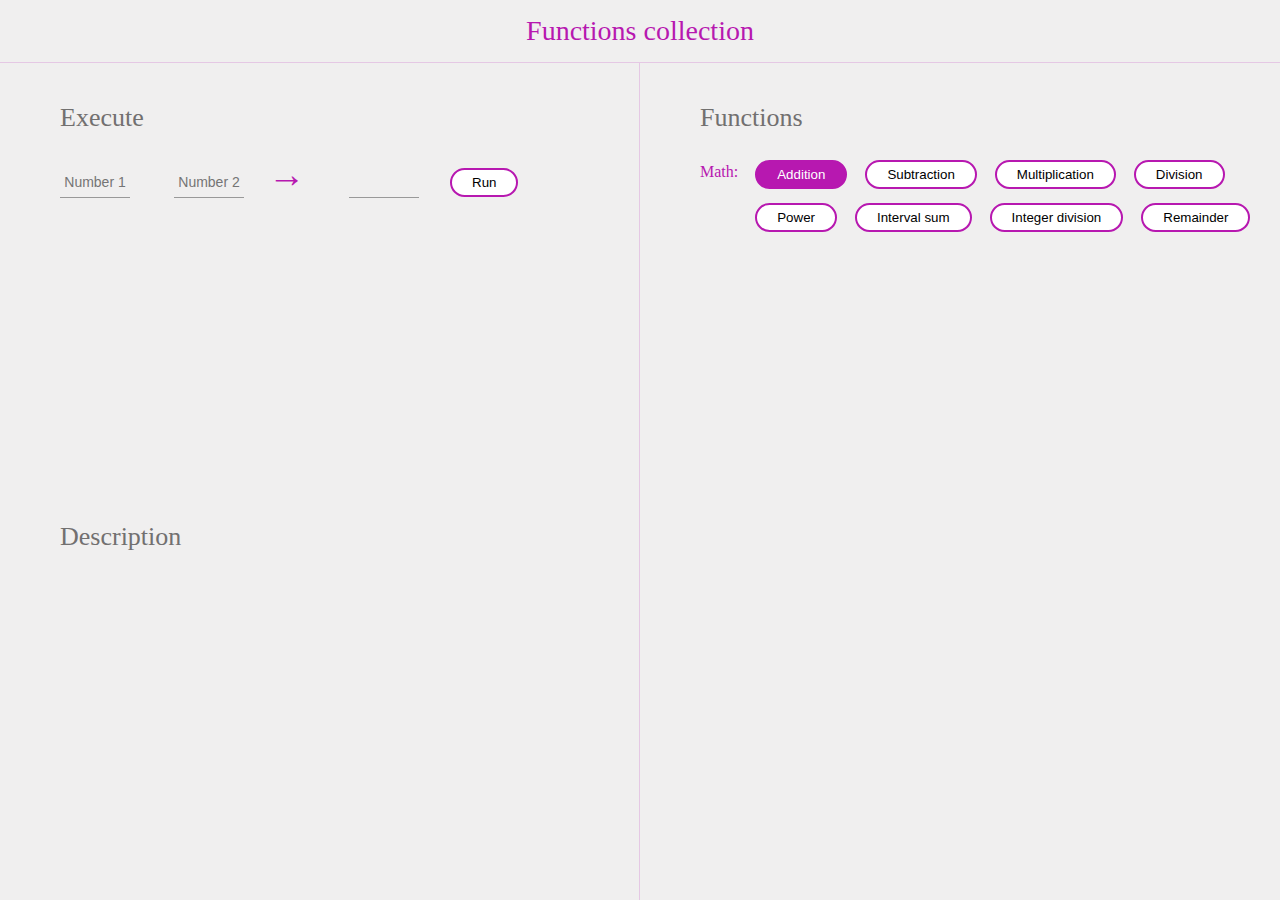
==== index.html @ d34cbe8f "Project init" ====
<!DOCTYPE html>
<html lang="en">
<head>
  <meta charset="UTF-8">
  <meta http-equiv="X-UA-Compatible" content="IE=edge">
  <meta name="viewport" content="width=device-width, initial-scale=1.0">
  <script defer src="index.js"></script>
  <link rel="stylesheet" href="style.css">
  <title>Document</title>
</head>
<body>
  <div class="wrapper">
    <header><h1>Functions collection</h1></header>
    <div class="execute-cont">
      <h2>Execute</h2>
      <input type="text" id="num1"  placeholder="Number 1">
      <input type="text" id="num2" placeholder="Number 2">
      <span class="arrow"> &#8594;</span>
      <input type="text" id="output" readonly>
      <!-- <div id="output">Result</div> -->
      <button class="run btn" id="runButton">Run</button>
    </div>
    <div class="functions-cont">
      <h2>Functions</h2>
      <div class="category-cont math">
        <h3>Math:</h3>
        <div class="btn-cont">
          <button class="function-btn btn selected" id="add">Addition</button>
          <button class="function-btn btn" id="sub">Subtraction</button>
          <button class="function-btn btn" id="mult">Multiplication</button>
          <button class="function-btn btn" id="divis">Division</button>
          <button class="function-btn btn" id="power">Power</button>  
          <button class="function-btn btn" id="addInterval">Interval sum</button>
          <button class="function-btn btn" id="addInterval">Integer division</button>  
          <button class="function-btn btn" id="addInterval">Remainder</button>  
        </div>

      </div>
    </div>
    <div class="description-cont">
      <h2>Description</h2></div>
  </div>
</body>
</html>
---- style.css ----
:root {
  --black: #000;
  --white: #fff;
  --dark-purple: #b718b0;
  --pale-purple: #b718af2e;
  --grey: #999;
  --green: #109ba4;
  --pale-grey: #f0efef;
}

* {
  margin: 0;
  padding: 0;
}

header {
  grid-area: header;
  color: var(--dark-purple);
  text-align: center;
  border-bottom: 1px solid var(--pale-purple);
  padding: 15px;
}
h1{
  font-size: 28px;
}
h2{
  font-size: 26px;
  margin-top: 20px;
  padding: 20px;
  color: #727070;
  
}
h1,h2,h3{
  font-weight: normal;
}
.execute-cont {
  margin-left: 40px;
  grid-area: execute-cont;
  border-right: 1px solid var(--pale-purple);

}
.functions-cont {
  grid-area: function-cont;
  margin-left: 40px;
}
.category-cont {
  margin-left: 20px;
  display: flex;
}
.math h3 {
  padding-top: 10px;
  font-size: 1em;
  display: inline;
  margin-right: 10px;
  color: var(--dark-purple);
}
.description-cont {
  margin-left: 40px;
  grid-area: description-cont;
  border-right: 1px solid var(--pale-purple);
}

.wrapper {
  display: grid;
  width: 100%;
  height: 100vh;
  background-color: var(--pale-grey);

  grid-template-rows: auto 1fr 1fr;
  grid-template-columns: 50%;
  grid-template-areas:
    "header header"
    "execute-cont function-cont"
    "description-cont function-cont"
}
.arrow {
  color: var(--dark-purple);
  font-size: 37px;
  margin-right: 20px;
}
input {
  padding: 7px 0;
  outline:none;
  margin: 5px;
  text-align: center;
  font-size: 14px;
  margin-left: 20px;
  background-color: transparent;
  width: 70px;
  margin-right: 20px;
  border: 0;
  border-bottom: 1px solid var(--grey);
}
.btn {
  border-radius: 50px;
  background-color: #fff;
  padding: 5px 20px;
  border: 2px solid var(--dark-purple);
  margin: 7px;
  cursor: pointer;
}
input:active {
  outline:none;
}
.selected {
  background-color: var(--dark-purple);
  color: white;
}
.unselected{
  background-color: white;
  color: #000;
}
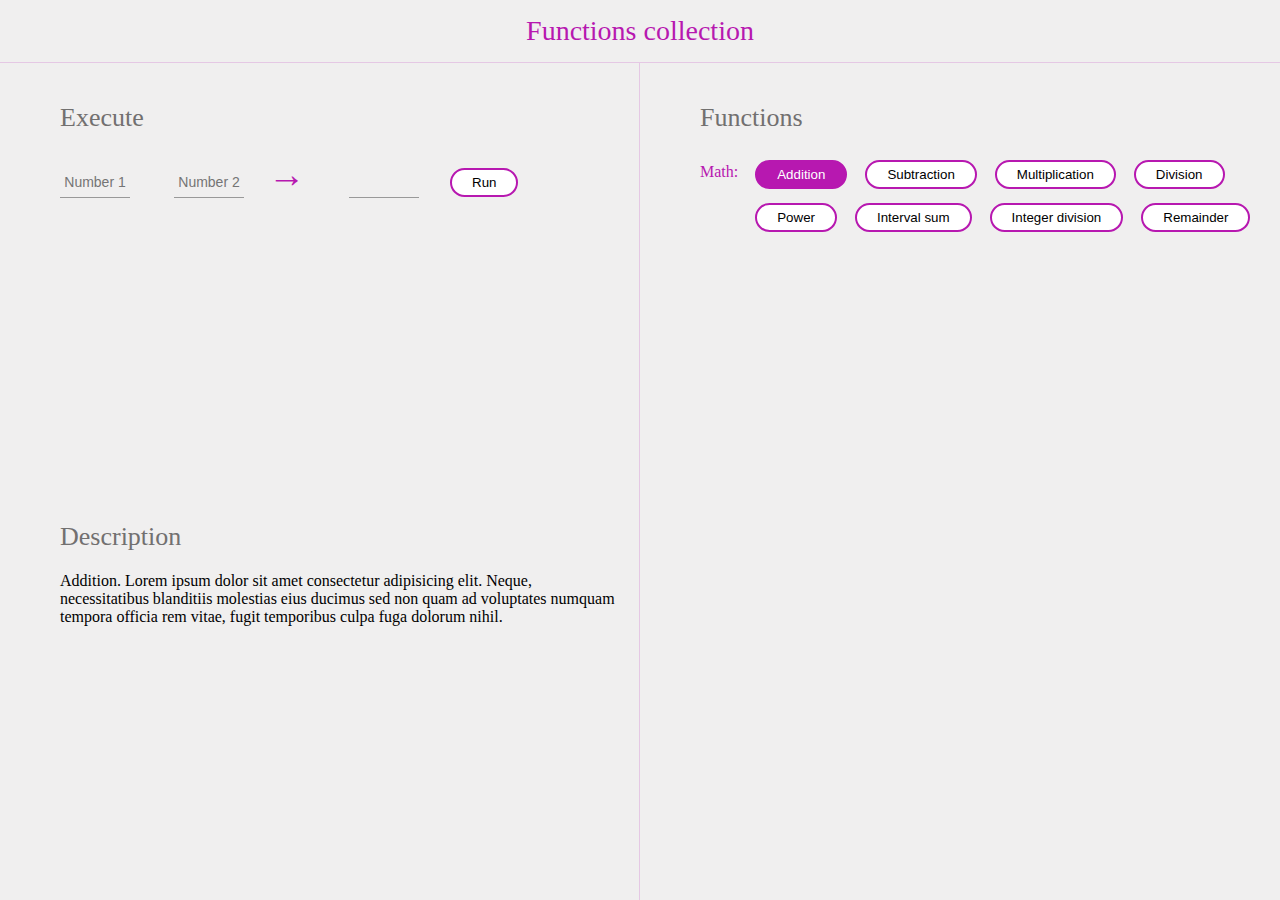
==== commit bab077bc: "Added description" ====
--- a/index.html
+++ b/index.html
@@ -38,7 +38,9 @@
       </div>
     </div>
     <div class="description-cont">
-      <h2>Description</h2></div>
+      <h2>Description</h2>
+      <p id="description">Addition. Lorem ipsum dolor sit amet consectetur adipisicing elit. Neque, necessitatibus blanditiis molestias eius ducimus sed non quam ad voluptates numquam tempora officia rem vitae, fugit temporibus culpa fuga dolorum nihil.</p>
+    </div>
   </div>
 </body>
 </html>--- a/style.css
+++ b/style.css
@@ -109,4 +109,8 @@
 .unselected{
   background-color: white;
   color: #000;
+}
+#description {
+  margin-left: 20px;
+  padding-right: 20px;
 }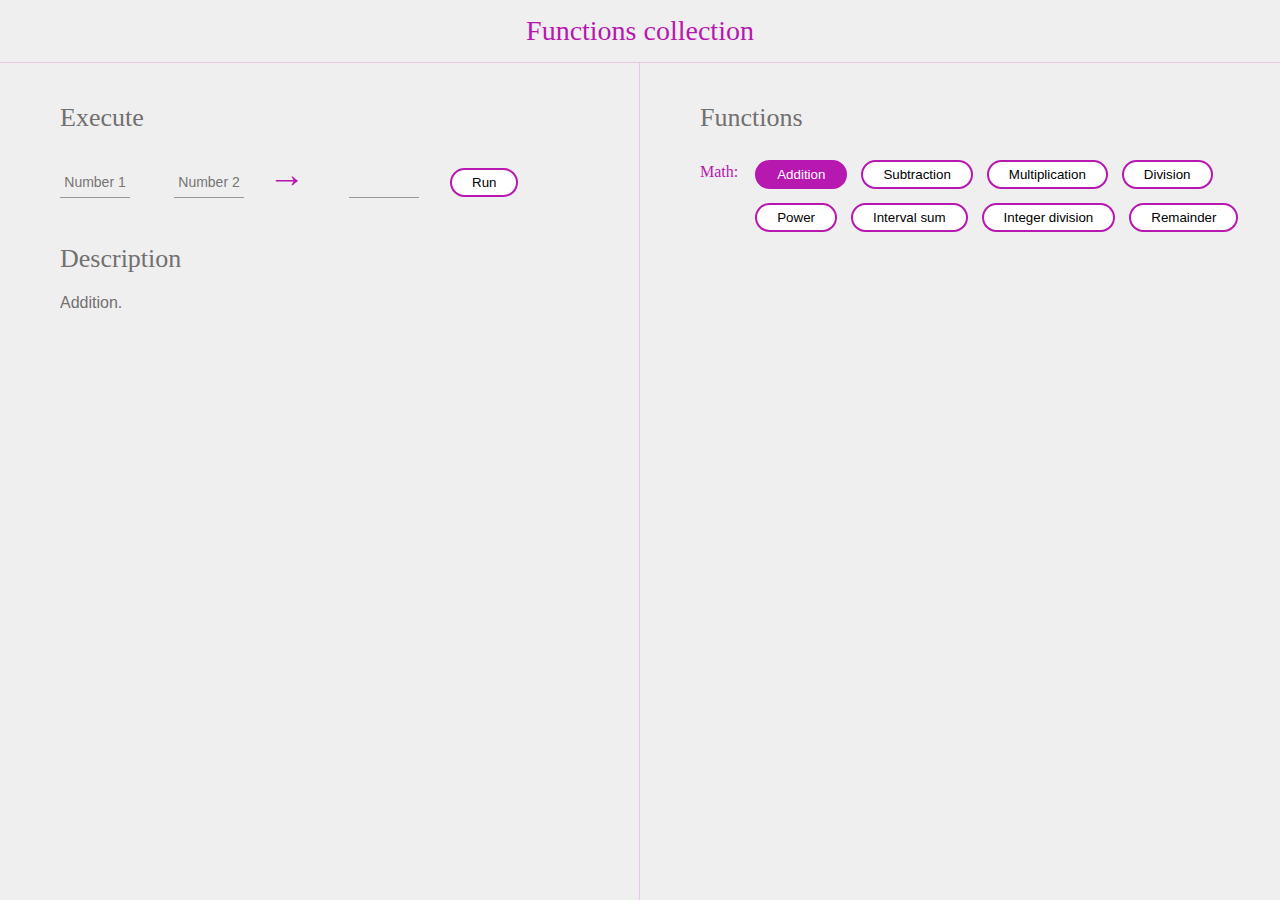
==== commit f26e22c3: "Refactoring" ====
--- a/index.html
+++ b/index.html
@@ -4,7 +4,7 @@
   <meta charset="UTF-8">
   <meta http-equiv="X-UA-Compatible" content="IE=edge">
   <meta name="viewport" content="width=device-width, initial-scale=1.0">
-  <script defer src="index.js"></script>
+  <script defer type="module" src="scripts/index.js"></script>
   <link rel="stylesheet" href="style.css">
   <title>Document</title>
 </head>
@@ -17,29 +17,18 @@
       <input type="text" id="num2" placeholder="Number 2">
       <span class="arrow"> &#8594;</span>
       <input type="text" id="output" readonly>
-      <!-- <div id="output">Result</div> -->
       <button class="run btn" id="runButton">Run</button>
     </div>
     <div class="functions-cont">
       <h2>Functions</h2>
       <div class="category-cont math">
         <h3>Math:</h3>
-        <div class="btn-cont">
-          <button class="function-btn btn selected" id="add">Addition</button>
-          <button class="function-btn btn" id="sub">Subtraction</button>
-          <button class="function-btn btn" id="mult">Multiplication</button>
-          <button class="function-btn btn" id="divis">Division</button>
-          <button class="function-btn btn" id="power">Power</button>  
-          <button class="function-btn btn" id="addInterval">Interval sum</button>
-          <button class="function-btn btn" id="addInterval">Integer division</button>  
-          <button class="function-btn btn" id="addInterval">Remainder</button>  
-        </div>
-
+        <div id="btn-cont"></div>
       </div>
     </div>
     <div class="description-cont">
       <h2>Description</h2>
-      <p id="description">Addition. Lorem ipsum dolor sit amet consectetur adipisicing elit. Neque, necessitatibus blanditiis molestias eius ducimus sed non quam ad voluptates numquam tempora officia rem vitae, fugit temporibus culpa fuga dolorum nihil.</p>
+      <p id="description"></p>
     </div>
   </div>
 </body>
--- a/style.css
+++ b/style.css
@@ -66,7 +66,7 @@
   height: 100vh;
   background-color: var(--pale-grey);
 
-  grid-template-rows: auto 1fr 1fr;
+  grid-template-rows: auto auto 1fr;
   grid-template-columns: 50%;
   grid-template-areas:
     "header header"
@@ -93,7 +93,7 @@
 }
 .btn {
   border-radius: 50px;
-  background-color: #fff;
+  background-color: var(--white);
   padding: 5px 20px;
   border: 2px solid var(--dark-purple);
   margin: 7px;
@@ -104,13 +104,15 @@
 }
 .selected {
   background-color: var(--dark-purple);
-  color: white;
+  color: var(--white);
 }
 .unselected{
-  background-color: white;
+  background-color: var(--white);
   color: #000;
 }
 #description {
   margin-left: 20px;
   padding-right: 20px;
+  color: #727070;
+  font-family: sans-serif ;
 }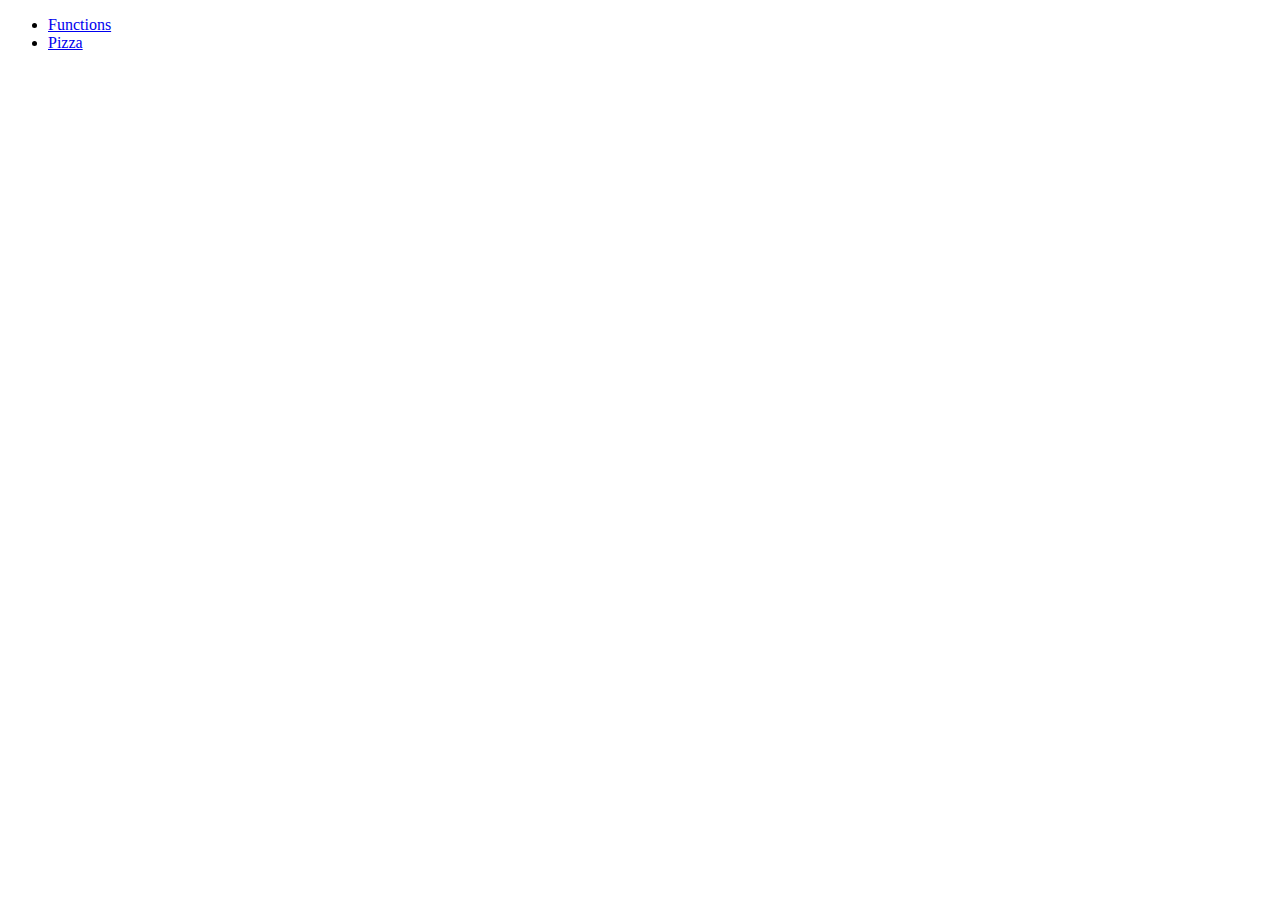
==== commit f51585ca: "Add root index.html" ====
--- a/index.html
+++ b/index.html
@@ -4,32 +4,12 @@
   <meta charset="UTF-8">
   <meta http-equiv="X-UA-Compatible" content="IE=edge">
   <meta name="viewport" content="width=device-width, initial-scale=1.0">
-  <script defer type="module" src="scripts/index.js"></script>
-  <link rel="stylesheet" href="style.css">
-  <title>Document</title>
+  <title>Portfolio</title>
 </head>
 <body>
-  <div class="wrapper">
-    <header><h1>Functions collection</h1></header>
-    <div class="execute-cont">
-      <h2>Execute</h2>
-      <input type="text" id="num1"  placeholder="Number 1">
-      <input type="text" id="num2" placeholder="Number 2">
-      <span class="arrow"> &#8594;</span>
-      <input type="text" id="output" readonly>
-      <button class="run btn" id="runButton">Run</button>
-    </div>
-    <div class="functions-cont">
-      <h2>Functions</h2>
-      <div class="category-cont math">
-        <h3>Math:</h3>
-        <div id="btn-cont"></div>
-      </div>
-    </div>
-    <div class="description-cont">
-      <h2>Description</h2>
-      <p id="description"></p>
-    </div>
-  </div>
+  <ul>
+    <li><a href="/functions">Functions</a></li>
+    <li><a href="/pizza">Pizza</a></li>
+  </ul>
 </body>
 </html>